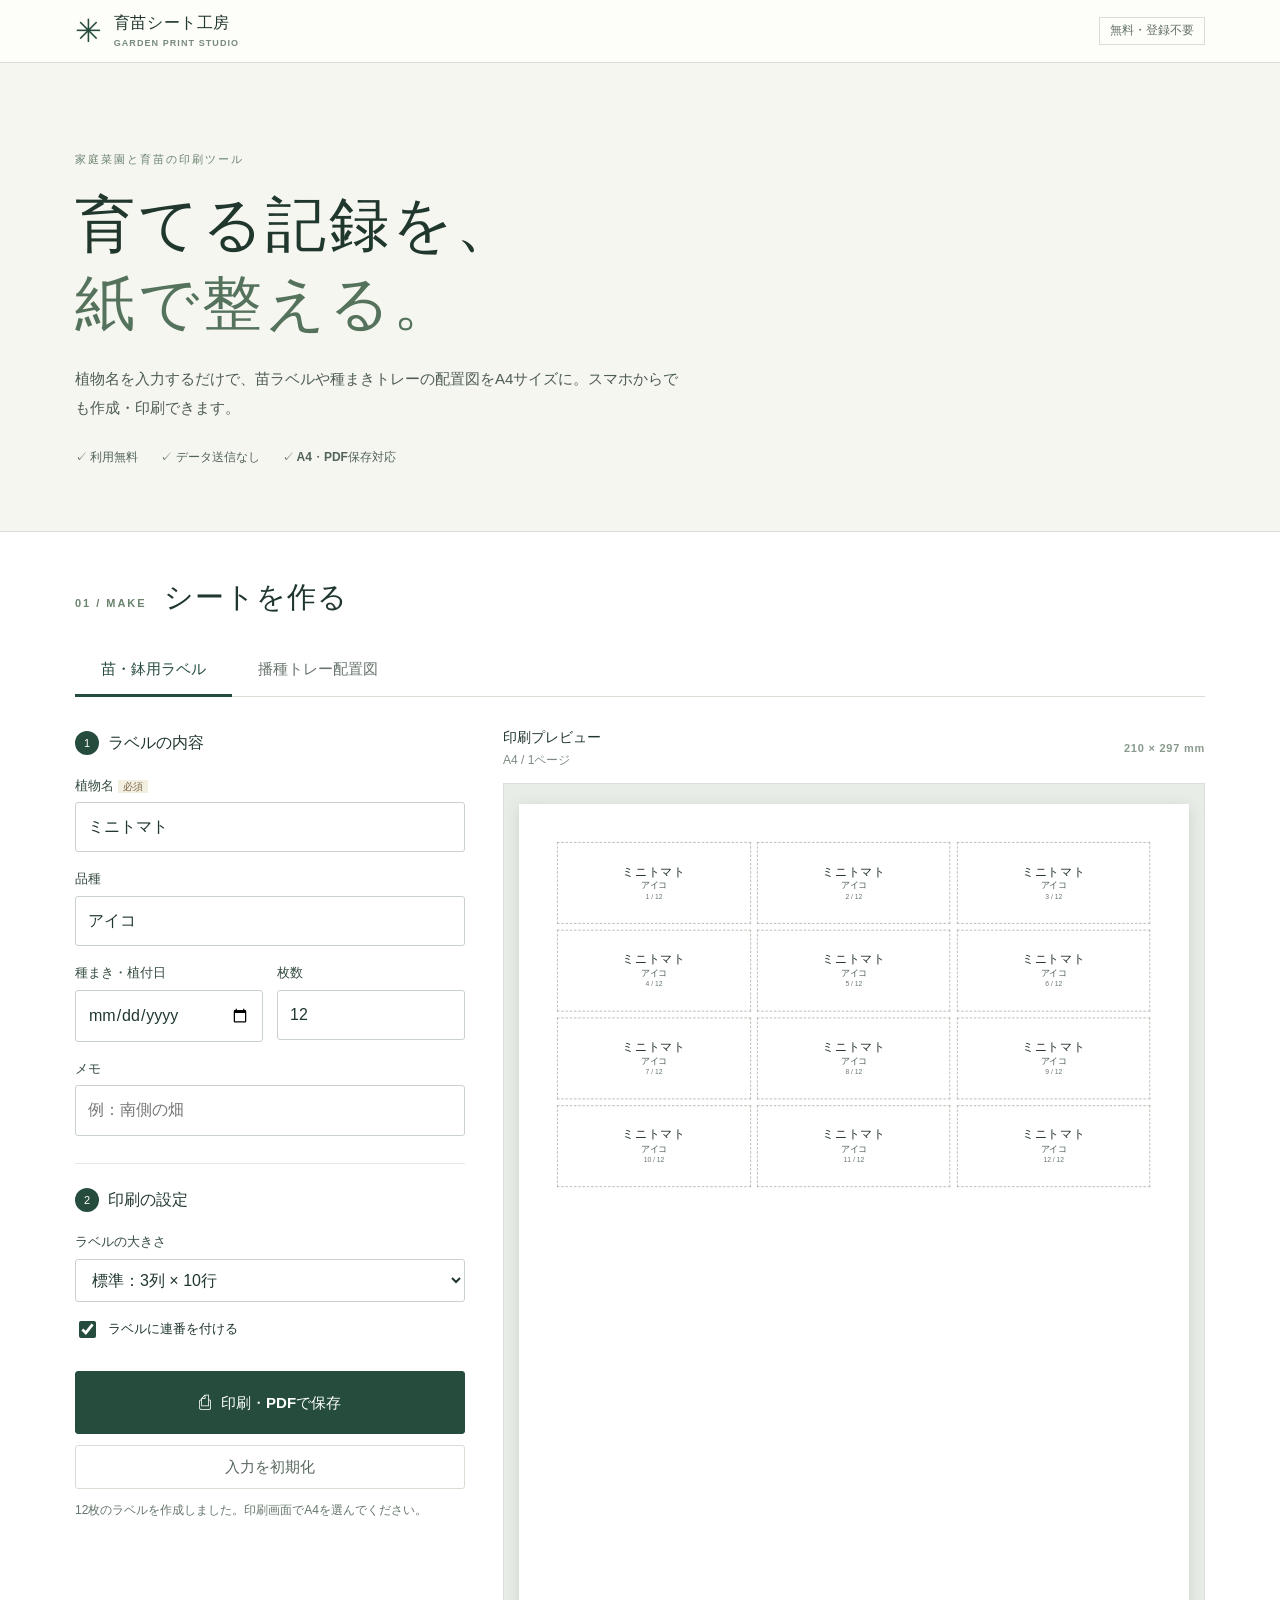
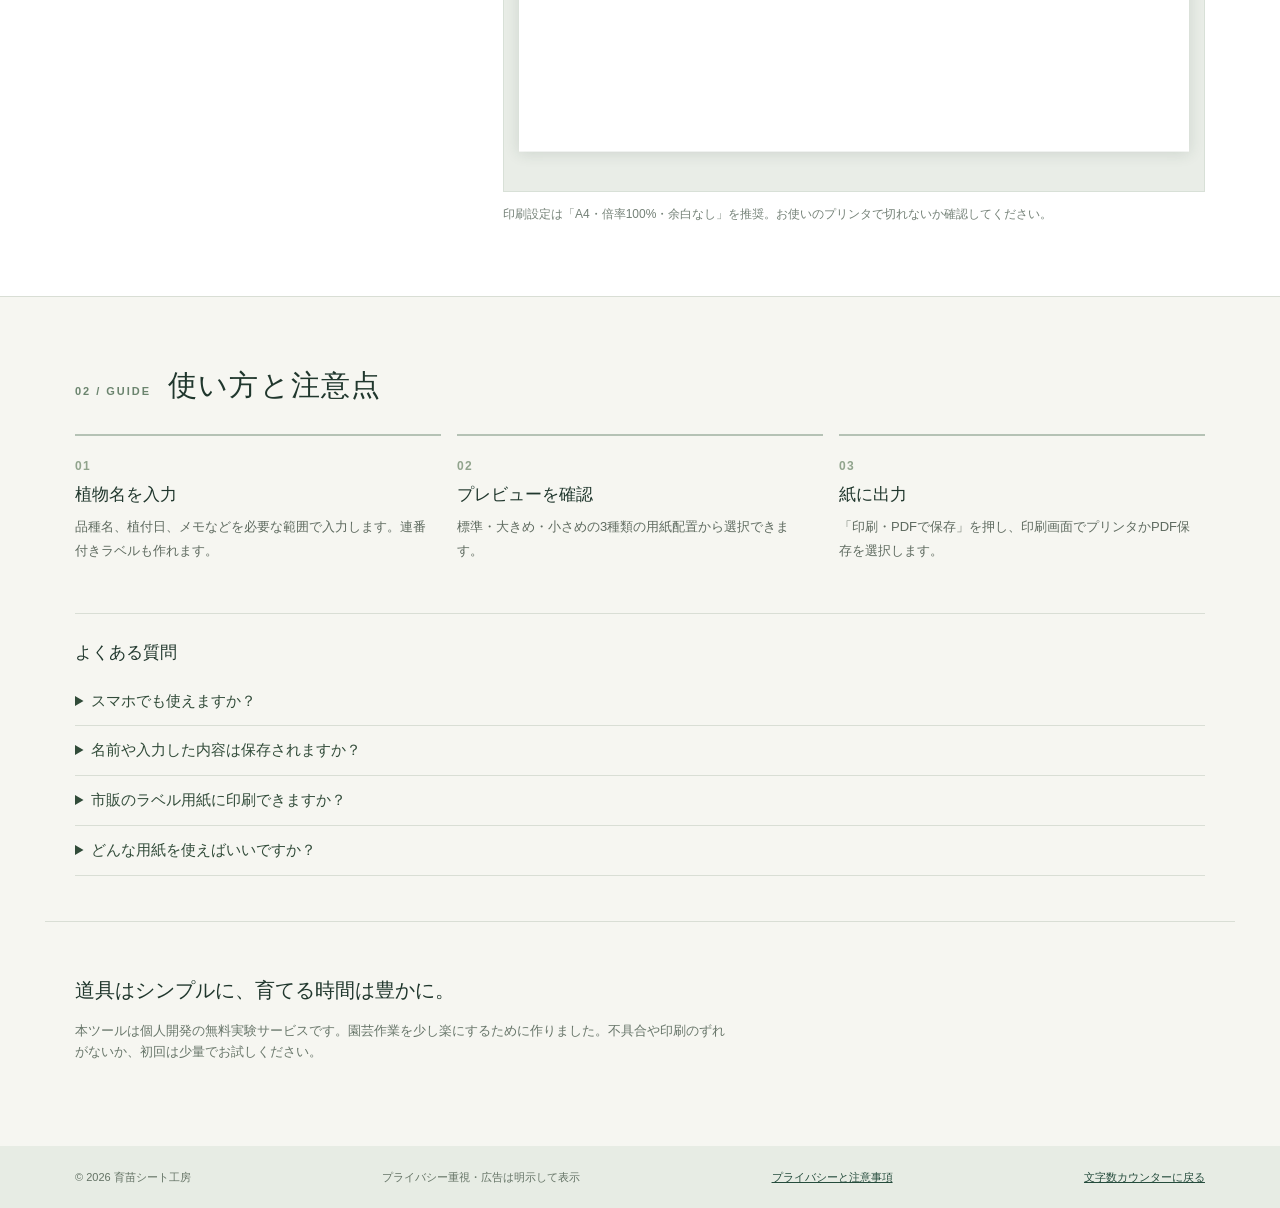
==== garden-label/index.html @ be04df8e "Add garden label and seed tray print tools with tests" ====
<!doctype html>
<html lang="ja">
<head>
  <meta charset="utf-8">
  <meta name="viewport" content="width=device-width,initial-scale=1">
  <meta name="theme-color" content="#254c3c">
  <meta name="description" content="家庭菜園・育苗に使える苗ラベルと播種トレーの配置図を無料で作成。A4印刷・PDF保存対応。登録不要、入力データは端末内で処理。">
  <meta property="og:title" content="苗ラベルと種まき配置図を無料作成｜育苗シート工房">
  <meta property="og:description" content="植物名・品種・日付を入力して、A4用の苗ラベルや播種トレー配置図をすぐ印刷。">
  <meta property="og:type" content="website">
  <meta property="og:url" content="https://first-test-web.pages.dev/garden-label/">
  <link rel="canonical" href="https://first-test-web.pages.dev/garden-label/">
  <link rel="stylesheet" href="./style.css">
  <link rel="icon" href="./favicon.svg" type="image/svg+xml">
  <title>苗ラベル・播種トレー配置図を無料作成｜育苗シート工房</title>
  <script type="application/ld+json">{"@context":"https://schema.org","@type":"WebApplication","name":"育苗シート工房","applicationCategory":"UtilitiesApplication","operatingSystem":"Web","inLanguage":"ja","isAccessibleForFree":true,"url":"https://first-test-web.pages.dev/garden-label/","description":"家庭菜園用の苗ラベルと播種トレー配置図を無料で作成できるWebアプリ"}</script>
</head>
<body>
  <header class="site-header">
    <div class="header-inner"><a href="/garden-label/" class="brand"><span class="brand-mark" aria-hidden="true">✳</span><span>育苗シート工房<small>GARDEN PRINT STUDIO</small></span></a><span class="header-note">無料・登録不要</span></div>
  </header>
  <main>
    <section class="hero">
      <p class="eyebrow">家庭菜園と育苗の印刷ツール</p>
      <h1>育てる記録を、<br><em>紙で整える。</em></h1>
      <p class="hero-copy">植物名を入力するだけで、苗ラベルや種まきトレーの配置図をA4サイズに。スマホからでも作成・印刷できます。</p>
      <div class="trust-line"><span>✓ 利用無料</span><span>✓ データ送信なし</span><span>✓ A4・PDF保存対応</span></div>
    </section>
    <section class="tool-section" id="tool" aria-labelledby="tool-title">
      <div class="section-heading"><span class="section-number">01 / MAKE</span><h2 id="tool-title">シートを作る</h2></div>
      <div class="tab-list" role="tablist" aria-label="作成するシート">
        <button id="labelTab" class="tab is-active" type="button" role="tab" aria-selected="true" aria-controls="labelPanel" data-tab="labels">苗・鉢用ラベル</button>
        <button id="trayTab" class="tab" type="button" role="tab" aria-selected="false" aria-controls="trayPanel" data-tab="tray">播種トレー配置図</button>
      </div>
      <div class="workspace">
        <div class="controls">
          <form id="labelPanel" role="tabpanel" aria-labelledby="labelTab" autocomplete="off">
            <div class="form-section-title"><span class="step">1</span><h3>ラベルの内容</h3></div>
            <div class="field"><label for="crop">植物名 <span class="req">必須</span></label><input id="crop" type="text" maxlength="32" value="ミニトマト" placeholder="例：ミニトマト" required></div>
            <div class="field"><label for="variety">品種</label><input id="variety" type="text" maxlength="36" value="アイコ" placeholder="例：アイコ"></div>
            <div class="field-row"><div class="field"><label for="sowDate">種まき・植付日</label><input id="sowDate" type="date"></div><div class="field"><label for="labelCount">枚数</label><input id="labelCount" type="number" min="1" max="240" step="1" value="12"></div></div>
            <div class="field"><label for="note">メモ</label><input id="note" type="text" maxlength="54" placeholder="例：南側の畑"></div>
            <div class="form-section-title second"><span class="step">2</span><h3>印刷の設定</h3></div>
            <div class="field"><label for="preset">ラベルの大きさ</label><select id="preset"><option value="standard">標準：3列 × 10行</option><option value="wide">大きめ：2列 × 6行</option><option value="small">小さめ：4列 × 12行</option></select></div>
            <label class="check-line"><input type="checkbox" id="numbered" checked><span>ラベルに連番を付ける</span></label>
          </form>
          <form id="trayPanel" role="tabpanel" aria-labelledby="trayTab" hidden autocomplete="off">
            <div class="form-section-title"><span class="step">1</span><h3>トレーの形</h3></div>
            <div class="field"><label for="trayTitle">配置図のタイトル</label><input id="trayTitle" type="text" maxlength="50" value="秋まきの育苗記録"></div>
            <div class="field-row"><div class="field"><label for="trayRows">行数</label><input id="trayRows" type="number" min="1" max="12" value="4"></div><div class="field"><label for="trayCols">列数</label><input id="trayCols" type="number" min="1" max="12" value="6"></div></div>
            <div class="field"><label for="trayDate">種まき日</label><input id="trayDate" type="date"></div>
            <div class="form-section-title second"><span class="step">2</span><h3>植える植物</h3></div>
            <div class="field"><label for="trayPlants">植物名（1行に1種類）</label><textarea id="trayPlants" rows="5" maxlength="10000" placeholder="例：トマト&#10;ナス&#10;ピーマン">トマト&#10;ナス&#10;ピーマン</textarea><p class="field-help">上から順番に繰り返し配置します。印刷したあと手書きで変更もできます。</p></div>
          </form>
          <div class="actions"><button id="printBtn" type="button" class="primary-btn"><span aria-hidden="true">⎙</span> 印刷・PDFで保存</button><button id="resetBtn" type="button" class="secondary-btn">入力を初期化</button></div>
          <p id="status" class="status" role="status" aria-live="polite">入力に合わせて右側のプレビューが更新されます。</p>
        </div>
        <div class="preview-side">
          <div class="preview-head"><div><strong>印刷プレビュー</strong><p id="pageCount">A4 / 1ページ</p></div><span class="size-mark">210 × 297 mm</span></div>
          <div class="preview-window" id="previewWindow"><div id="printArea"></div></div>
          <p class="preview-foot">印刷設定は「A4・倍率100%・余白なし」を推奨。お使いのプリンタで切れないか確認してください。</p>
        </div>
      </div>
    </section>
    <section class="guide-section" aria-labelledby="guide-title">
      <div class="section-heading"><span class="section-number">02 / GUIDE</span><h2 id="guide-title">使い方と注意点</h2></div>
      <div class="guide-grid"><article><span class="guide-icon">01</span><h3>植物名を入力</h3><p>品種名、植付日、メモなどを必要な範囲で入力します。連番付きラベルも作れます。</p></article><article><span class="guide-icon">02</span><h3>プレビューを確認</h3><p>標準・大きめ・小さめの3種類の用紙配置から選択できます。</p></article><article><span class="guide-icon">03</span><h3>紙に出力</h3><p>「印刷・PDFで保存」を押し、印刷画面でプリンタかPDF保存を選択します。</p></article></div>
      <div class="notes"><h3>よくある質問</h3><details><summary>スマホでも使えますか？</summary><p>はい。iPhone・Androidのブラウザで入力できます。印刷ボタンから印刷やPDF保存の操作を行ってください。OS・ブラウザによって保存手順は異なります。</p></details><details><summary>名前や入力した内容は保存されますか？</summary><p>このツールの入力値はブラウザ内でのみ扱います。サイト側のサーバーへ送信しません。ページを閉じると入力内容は失われます。ホスティング側で通常のアクセスログが記録される場合はあります。</p></details><details><summary>市販のラベル用紙に印刷できますか？</summary><p>このツールはA4普通紙を想定しています。市販ラベル用紙の特定製品との位置合わせは保証していません。初めて印刷するときは普通紙で試してください。</p></details><details><summary>どんな用紙を使えばいいですか？</summary><p>普通紙に印刷して切り取れます。屋外で長く使う場合は耐水性のある資材などを検討してください。インクや紙の耐候性は印刷条件によって異なります。</p></details></div>
    </section>
    <section id="affiliateSection" class="affiliate-section" hidden aria-label="関連するおすすめ用品"><div class="section-heading"><span class="section-number">03 / TOOLS</span><h2>関連する道具</h2></div><p class="ad-notice">広告・PR：この欄のリンクには成果報酬型広告が含まれます。リンク先で購入した場合、運営者に紹介料が支払われることがあります。</p><div id="affiliateItems" class="affiliate-items"></div></section>
    <section class="bottom-note"><h2>道具はシンプルに、育てる時間は豊かに。</h2><p>本ツールは個人開発の無料実験サービスです。園芸作業を少し楽にするために作りました。不具合や印刷のずれがないか、初回は少量でお試しください。</p><a id="supportLink" href="#" target="_blank" rel="noopener noreferrer" hidden>このツールを支援する</a></section>
  </main>
  <footer><span>© 2026 育苗シート工房</span><span>プライバシー重視・広告は明示して表示</span><a href="./privacy.html">プライバシーと注意事項</a><a href="/">文字数カウンターに戻る</a></footer>
  <script type="module" src="./app.js"></script>
</body>
</html>
---- garden-label/style.css ----
:root { color-scheme: light; --ink: #20372d; --green: #254c3c; --muted: #65736b; --line: #d9ded5; --paper: #fff; --warm: #f6f6f1; --accent: #b9c59d; font-synthesis: none; }
* { box-sizing: border-box; }
html { scroll-behavior: smooth; }
body { margin:0; background:var(--warm); color:var(--ink); font-family:-apple-system,BlinkMacSystemFont,"Hiragino Kaku Gothic ProN","Noto Sans JP",Meiryo,sans-serif; font-size:15px; line-height:1.65; }
button,input,select,textarea { font:inherit; }
button { cursor:pointer; }
button:focus-visible,input:focus-visible,select:focus-visible,textarea:focus-visible,a:focus-visible,summary:focus-visible { outline:3px solid #83a977; outline-offset:3px; }
a { color:var(--green); }
.site-header { background:#fdfdf9; border-bottom:1px solid var(--line); }
.header-inner { max-width:1190px; margin:auto; padding:14px 30px; display:flex; align-items:center; justify-content:space-between; }
.brand { display:flex; align-items:center; gap:11px; color:var(--ink); font-weight:800; letter-spacing:.04em; font-size:16px; line-height:1.1; text-decoration:none; }
.brand small { display:block; color:#788a7e; font-weight:600; letter-spacing:.12em; font-size:9px; margin-top:7px; }
.brand-mark { font-family:serif; font-size:32px; line-height:1; color:var(--green); }
.header-note { font-size:12px; color:var(--muted); border:1px solid var(--line); padding:3px 10px; }
.hero { max-width:1190px; padding:76px 30px 63px; margin:auto; }
.eyebrow, .section-number { font-size:11px; font-weight:800; letter-spacing:.18em; color:#6b846e; }
.hero h1 { font-family: "Yu Mincho", "Hiragino Mincho ProN", Georgia,serif; font-size:clamp(37px,5vw,60px); line-height:1.33; letter-spacing:.05em; font-weight:600; margin:17px 0 19px; }
.hero h1 em { font-style:normal; color:#55735c; }
.hero-copy { max-width:610px; color:#4d5c53; line-height:1.95; margin:0 0 25px; }
.trust-line { display:flex; flex-wrap:wrap; gap:8px 22px; color:#526459; font-size:12px; font-weight:700; }
.tool-section { border-top:1px solid var(--line); border-bottom:1px solid var(--line); background:#fff; padding:42px max(24px, calc((100vw - 1130px)/2)) 58px; }
.section-heading { display:flex; gap:17px; align-items:baseline; margin-bottom:24px; }
.section-heading h2 { font-family:"Yu Mincho","Hiragino Mincho ProN",serif; font-size:29px; font-weight:700; letter-spacing:.04em; margin:0; }
.tab-list { display:flex; gap:0; border-bottom:1px solid var(--line); margin-bottom:28px; }
.tab { background:none; border:0; padding:12px 26px; color:#67736b; font-weight:700; border-bottom:3px solid transparent; margin-bottom:-1px; transition:background .15s,color .15s; }
.tab:hover { background:#f5f7f3; }
.tab.is-active { color:var(--green); border-bottom-color:var(--green); }
.workspace { display:grid; grid-template-columns:minmax(310px, 390px) minmax(0,1fr); gap:38px; align-items:start; }
.controls { padding-top:5px; }
.form-section-title { display:flex; align-items:center; gap:9px; margin-bottom:18px; }
.form-section-title.second { margin-top:27px; border-top:1px solid #e5e9e3; padding-top:23px; }
.form-section-title h3 { font-size:16px; margin:0; }
.step { display:inline-flex; width:24px; height:24px; align-items:center; justify-content:center; background:var(--green); color:white; border-radius:50%; font-size:11px; }
.field { margin:0 0 16px; min-width:0; }
.field label { display:block; margin-bottom:6px; font-weight:700; color:#354c40; font-size:13px; }
.field input, .field select, .field textarea { display:block; width:100%; min-width:0; padding:11px 12px; color:var(--ink); border:1px solid #c9d2c9; border-radius:3px; background:#fff; font-size:16px; box-shadow:none; }
.field input:focus, .field select:focus,.field textarea:focus { border-color:#467659; }
.field textarea { resize:vertical; }
.field-row { display:grid; grid-template-columns:1fr 1fr; gap:14px; }
.field-help { margin:5px 0 0; font-size:12px; color:#67766c; line-height:1.6; }
.req { background:#f2eee0; color:#7b6243; font-size:10px; padding:1px 5px; font-weight:600; }
.check-line { display:flex; align-items:center; gap:9px; font-size:13px; font-weight:700; cursor:pointer; }
.check-line input { accent-color:var(--green); width:17px; height:17px; }
.actions { margin-top:30px; display:flex; flex-direction:column; gap:11px; }
.primary-btn { border:1px solid var(--green); background:var(--green); color:#fff; width:100%; text-align:center; padding:14px 13px; font-weight:800; border-radius:3px; min-height:52px; transition:background .1s,transform .1s; }
.primary-btn:active, .secondary-btn:active { transform:translateY(1px); }
.primary-btn:hover { background:#386450; }
.primary-btn span { font-size:20px; margin-right:6px; vertical-align:-1px; }
.secondary-btn { background:#fff; color:#58685d; border:1px solid var(--line); padding:9px; border-radius:3px; min-height:42px; }
.secondary-btn:hover { background:#f5f7f4; }
.status { color:#65766b; font-size:12px; line-height:1.6; min-height:2em; }
.preview-side { min-width:0; }
.preview-head { display:flex; justify-content:space-between; align-items:center; gap:10px; padding-bottom:12px; }
.preview-head strong { font-size:14px; }
.preview-head p { margin:1px 0 0; color:#7d8b80; font-size:12px; }
.size-mark { color:#899a8c; font-size:11px; font-weight:700; letter-spacing:.07em; }
.preview-window { background:#e9ede7; border:1px solid #d8e0d7; min-height:400px; padding:20px 14px; overflow:hidden; }
.paper-holder { position:relative; margin:0 auto 20px; }
.print-sheet { position:absolute; top:0; left:0; width:210mm; height:297mm; overflow:hidden; background:white; box-shadow:0 3px 17px #20372d23; transform-origin:top left; padding:12mm; color:#26352d; font-family:"Noto Sans JP","Hiragino Kaku Gothic ProN",Meiryo,sans-serif; }
.print-grid { display:grid; height:273mm; width:186mm; gap:2mm; }
.print-label { border:.4mm dashed #adb7a9; display:flex; flex-direction:column; justify-content:center; text-align:center; padding:1.8mm; min-width:0; min-height:0; overflow:hidden; break-inside:avoid; }
.print-label .name { font-size:11pt; font-weight:800; line-height:1.3; overflow-wrap:anywhere; }
.print-label .variety { font-size:7.8pt; font-weight:600; color:#43594a; line-height:1.3; overflow-wrap:anywhere; }
.print-label .meta { margin-top:1mm; font-size:6.6pt; line-height:1.3; overflow-wrap:anywhere; }
.print-label .sequence { font-size:6pt; color:#68786c; }
.print-grid.small-labels .print-label .name { font-size:8pt; }
.print-grid.small-labels .print-label .variety { font-size:6.5pt; }
.print-grid.small-labels .print-label .meta { font-size:5.6pt; }
.tray-title { display:flex; justify-content:space-between; align-items:flex-end; border-bottom:1px solid #a7b2a7; padding-bottom:5mm; margin-bottom:8mm; font-size:12pt; font-weight:800; gap:4mm; }
.tray-title small { font-size:8pt; font-weight:400; color:#4e6054; }
.tray-grid { display:grid; width:186mm; gap:1.6mm; }
.tray-cell { border:1px solid #a5b1a6; display:flex; flex-direction:column; justify-content:space-between; text-align:center; align-items:center; padding:2.2mm 1mm; min-width:0; min-height:0; overflow:hidden; }
.tray-cell small { align-self:flex-start; font-size:7pt; color:#6b796e; }
.tray-cell span { font-weight:700; font-size:clamp(8pt,1.5vw,13pt); overflow-wrap:anywhere; max-width:100%; }
.tray-footer { position:absolute; bottom:12mm; width:186mm; font-size:8pt; color:#657467; border-top:1px solid #aab7aa; padding-top:2mm; }
.preview-foot { font-size:12px; color:#748177; line-height:1.8; }
.guide-section, .affiliate-section { max-width:1190px; padding:65px 30px 20px; margin:auto; }
.guide-grid { display:grid; grid-template-columns:repeat(3, minmax(0,1fr)); gap:16px; }
.guide-grid article { border-top:2px solid #b5c2b5; padding:17px 8px 0 0; }
.guide-grid h3 { margin:4px 0 5px; font-size:17px; }
.guide-grid p { margin:0; font-size:13px; color:#5f6b60; line-height:1.85; }
.guide-icon { color:#91a48d; font-size:12px; font-weight:800; letter-spacing:.12em; }
.notes { margin:50px 0 0; border-top:1px solid var(--line); }
.notes h3 { font-size:17px; margin:25px 0 10px; }
.notes details { border-bottom:1px solid var(--line); padding:12px 0; }
.notes summary { cursor:pointer; font-weight:700; color:#314b39; }
.notes details p { font-size:13px; color:#5d6d60; margin:10px 0 4px; }
.affiliate-section { padding-top:45px; }
.ad-notice { font-size:12px; color:#667769; }
.affiliate-items { display:grid; grid-template-columns:repeat(3,minmax(0,1fr)); gap:13px; }
.affiliate-item { padding:17px; border:1px solid var(--line); background:white; }
.affiliate-item a { display:block; font-weight:700; }
.affiliate-item p { margin:4px 0 0; color:#657668; font-size:12px; }
.bottom-note { max-width:1190px; padding:52px 30px 70px; margin:25px auto 0; border-top:1px solid var(--line); }
.bottom-note h2 { font-size:20px; margin:0 0 13px; }
.bottom-note p { color:#68766a; font-size:13px; max-width:660px; }
.bottom-note a { display:inline-block; margin-top:10px; border:1px solid var(--green); padding:8px 18px; text-decoration:none; font-weight:700; }
footer { background:#e7ece4; padding:22px max(30px, calc((100vw - 1130px)/2)); display:flex; flex-wrap:wrap; justify-content:space-between; gap:10px; font-size:11px; color:#647365; }
[hidden] { display:none !important; }
@media (max-width:860px) { .workspace { grid-template-columns:1fr; } .controls { max-width:650px; } .preview-side { width:100%; } .hero { padding-top:53px; padding-bottom:44px; } .tool-section { padding:34px 25px; } }
@media (max-width:550px) { .header-inner { padding:12px 18px; } .header-note { font-size:10px; } .hero { padding:43px 21px 40px; } .hero h1 { font-size:37px; } .tool-section { padding:30px 16px 34px; } .tab { padding:12px 9px; flex:1; font-size:13px; } .workspace { gap:25px; } .preview-window { padding:10px 5px; } .section-heading h2 { font-size:25px; } .guide-section,.affiliate-section { padding:45px 20px 8px; } .guide-grid,.affiliate-items { grid-template-columns:1fr; gap:22px; } .bottom-note { padding:40px 20px; } .field-row { gap:9px; } }
@page { size:A4 portrait; margin:0; }
@media print {
  html,body { margin:0 !important; padding:0 !important; width:210mm; height:auto; background:white !important; }
  body > header, body > main > :not(.tool-section), body > footer, .tool-section > :not(.workspace), .workspace > .controls, .preview-head, .preview-foot { display:none !important; }
  .tool-section, .workspace, .preview-side, .preview-window, #printArea { display:block !important; margin:0 !important; padding:0 !important; border:0 !important; background:white !important; overflow:visible !important; width:210mm !important; max-width:none !important; min-height:0 !important; }
  .paper-holder { width:210mm !important; height:297mm !important; margin:0 !important; padding:0 !important; break-after:page; page-break-after:always; }
  .paper-holder:last-child { break-after:auto; page-break-after:auto; }
  .print-sheet { position:static !important; transform:none !important; box-shadow:none !important; width:210mm !important; height:297mm !important; }
  .tray-cell span { font-size:11pt; }
}
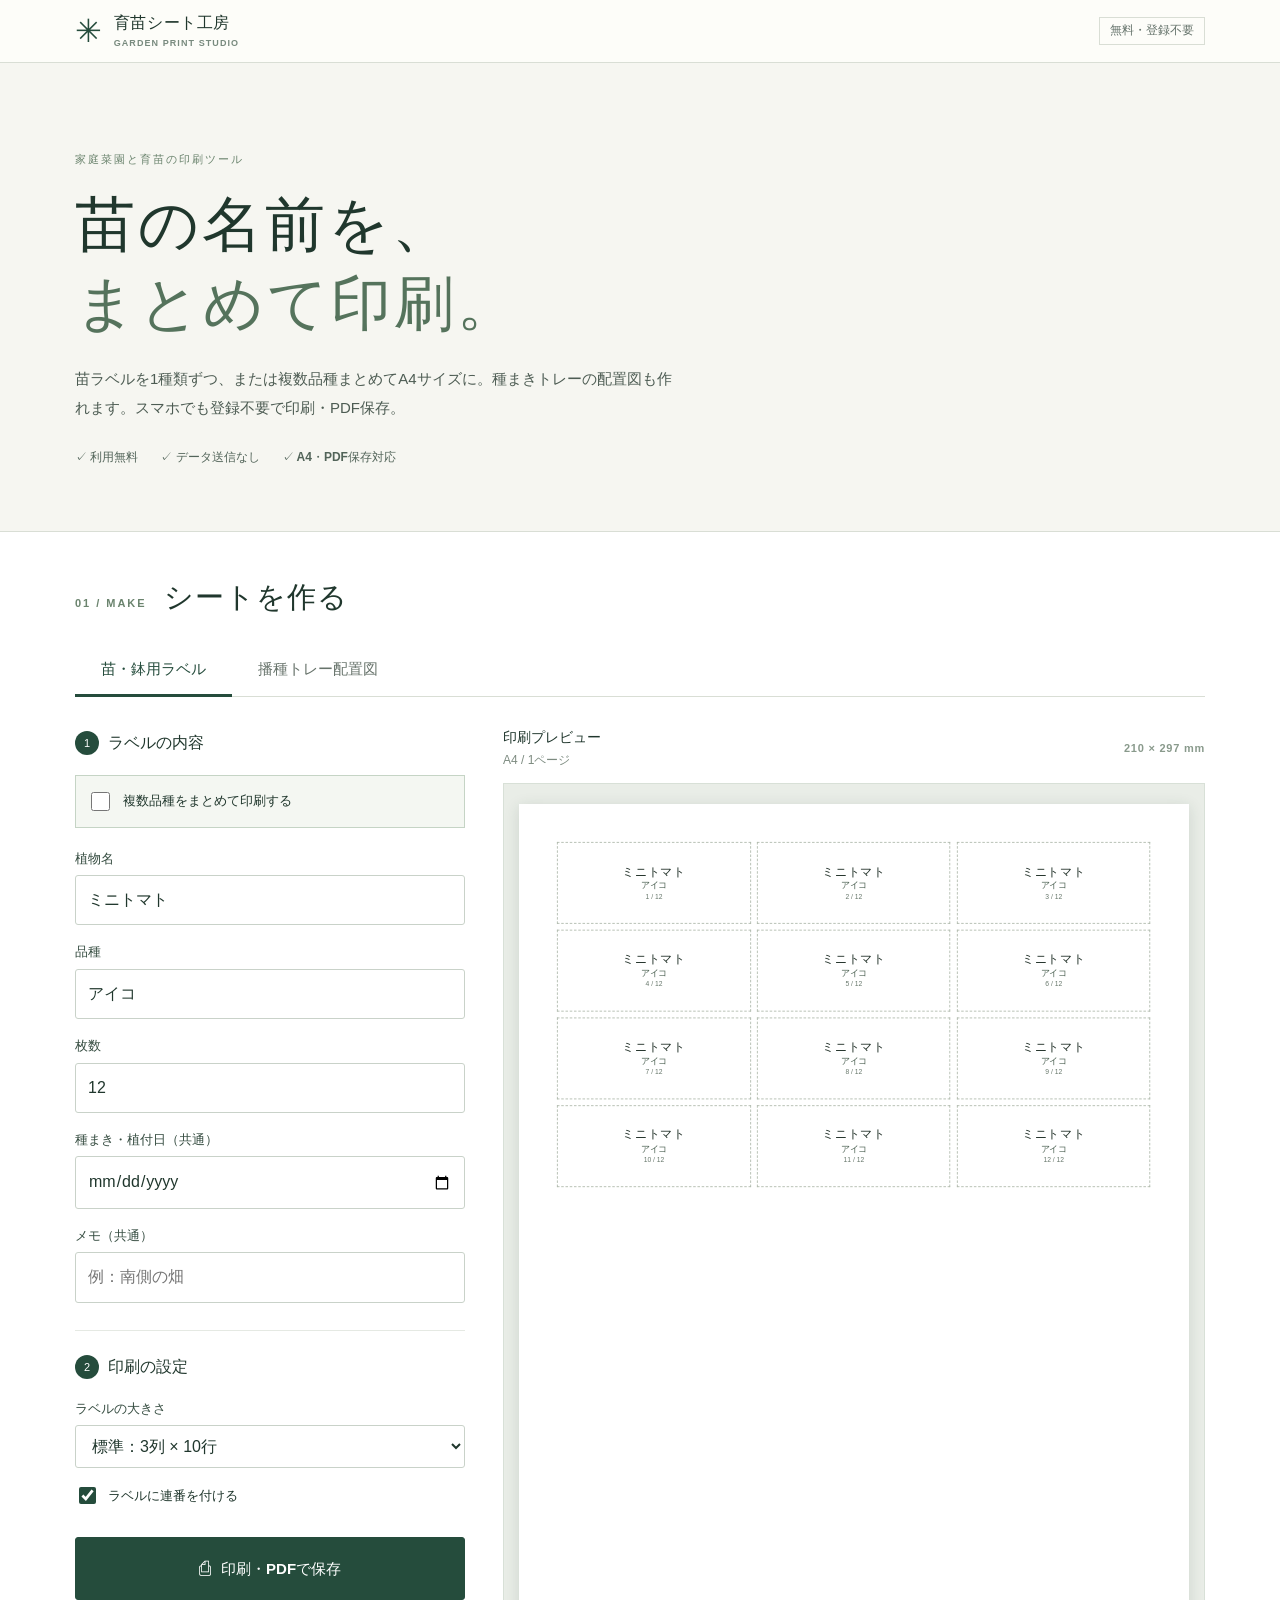
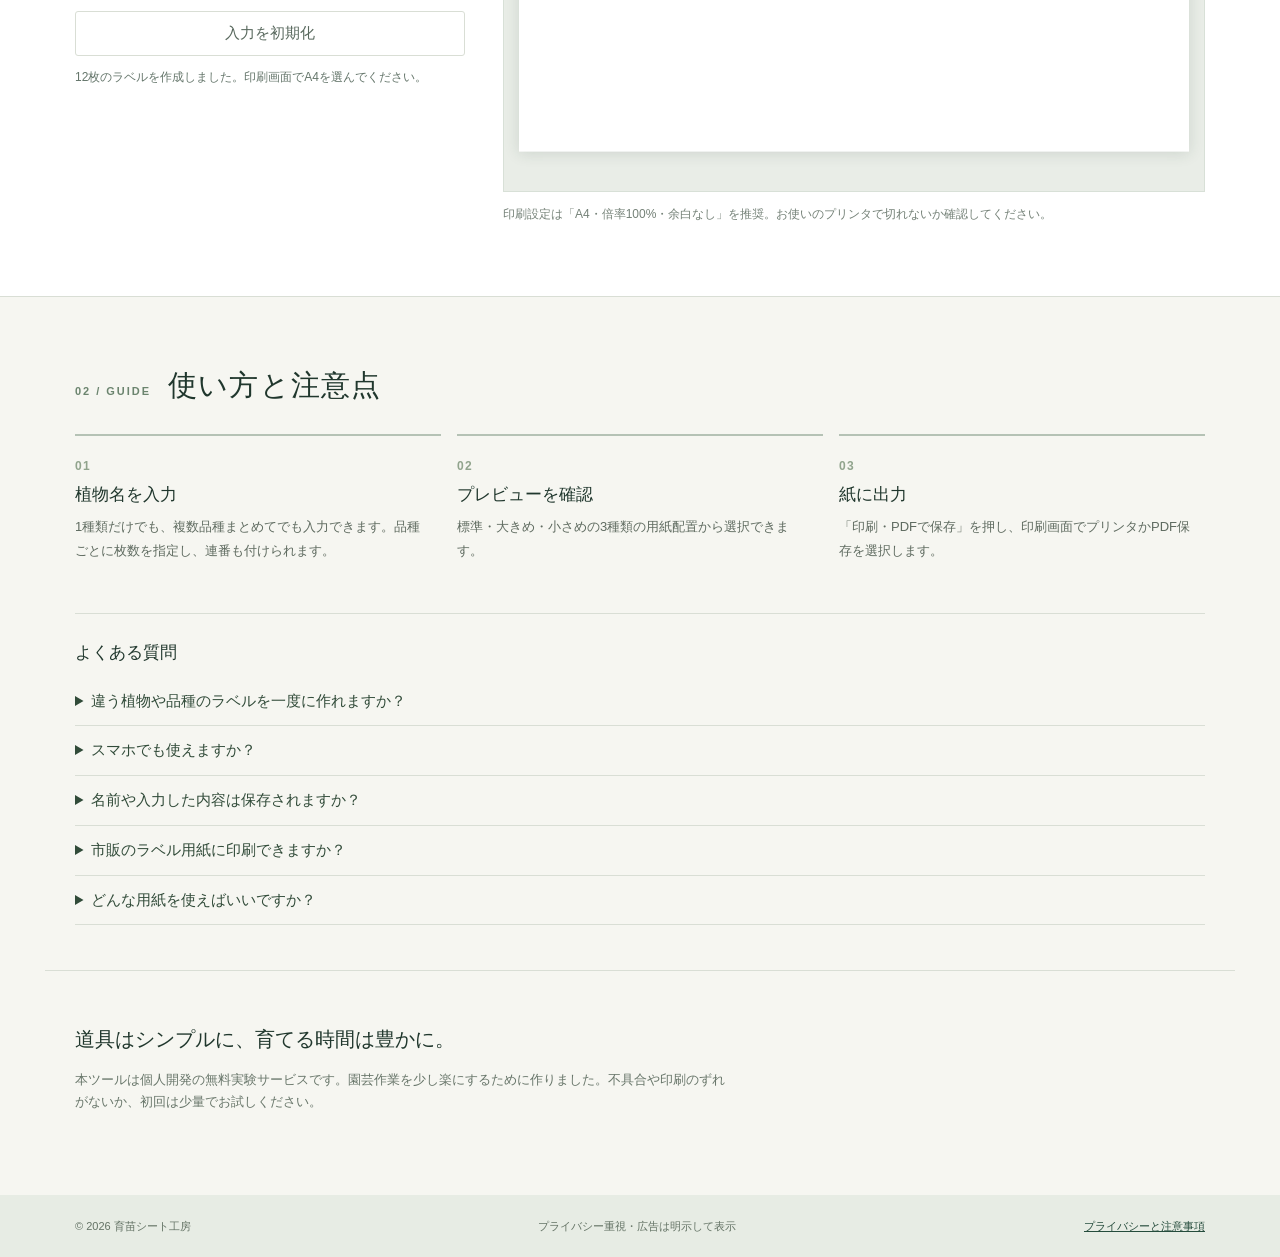
==== commit 0db27821: "Add bulk garden label printing for multiple varieties" ====
--- a/garden-label/index.html
+++ b/garden-label/index.html
@@ -4,16 +4,16 @@
   <meta charset="utf-8">
   <meta name="viewport" content="width=device-width,initial-scale=1">
   <meta name="theme-color" content="#254c3c">
-  <meta name="description" content="家庭菜園・育苗に使える苗ラベルと播種トレーの配置図を無料で作成。A4印刷・PDF保存対応。登録不要、入力データは端末内で処理。">
-  <meta property="og:title" content="苗ラベルと種まき配置図を無料作成｜育苗シート工房">
-  <meta property="og:description" content="植物名・品種・日付を入力して、A4用の苗ラベルや播種トレー配置図をすぐ印刷。">
+  <meta name="description" content="複数品種の苗ラベルを一括作成。種まきトレー配置図もA4印刷・PDF保存。登録不要・入力内容の送信なし。">
+  <meta property="og:title" content="複数品種の苗ラベルを一括印刷・PDF保存｜育苗シート工房">
+  <meta property="og:description" content="植物名と品種・枚数をまとめて入力し、A4で苗ラベルを一括印刷。播種トレー配置図も作れます。">
   <meta property="og:type" content="website">
   <meta property="og:url" content="https://first-test-web.pages.dev/garden-label/">
   <link rel="canonical" href="https://first-test-web.pages.dev/garden-label/">
   <link rel="stylesheet" href="./style.css">
   <link rel="icon" href="./favicon.svg" type="image/svg+xml">
   <title>苗ラベル・播種トレー配置図を無料作成｜育苗シート工房</title>
-  <script type="application/ld+json">{"@context":"https://schema.org","@type":"WebApplication","name":"育苗シート工房","applicationCategory":"UtilitiesApplication","operatingSystem":"Web","inLanguage":"ja","isAccessibleForFree":true,"url":"https://first-test-web.pages.dev/garden-label/","description":"家庭菜園用の苗ラベルと播種トレー配置図を無料で作成できるWebアプリ"}</script>
+  <script type="application/ld+json">{"@context":"https://schema.org","@type":"WebApplication","name":"育苗シート工房","applicationCategory":"UtilitiesApplication","operatingSystem":"Web","inLanguage":"ja","isAccessibleForFree":true,"url":"https://first-test-web.pages.dev/garden-label/","description":"複数の植物や品種の苗ラベルと播種トレー配置図を無料で作成できるWebアプリ"}</script>
 </head>
 <body>
   <header class="site-header">
@@ -22,8 +22,8 @@
   <main>
     <section class="hero">
       <p class="eyebrow">家庭菜園と育苗の印刷ツール</p>
-      <h1>育てる記録を、<br><em>紙で整える。</em></h1>
-      <p class="hero-copy">植物名を入力するだけで、苗ラベルや種まきトレーの配置図をA4サイズに。スマホからでも作成・印刷できます。</p>
+      <h1>苗の名前を、<br><em>まとめて印刷。</em></h1>
+      <p class="hero-copy">苗ラベルを1種類ずつ、または複数品種まとめてA4サイズに。種まきトレーの配置図も作れます。スマホでも登録不要で印刷・PDF保存。</p>
       <div class="trust-line"><span>✓ 利用無料</span><span>✓ データ送信なし</span><span>✓ A4・PDF保存対応</span></div>
     </section>
     <section class="tool-section" id="tool" aria-labelledby="tool-title">
@@ -36,10 +36,19 @@
         <div class="controls">
           <form id="labelPanel" role="tabpanel" aria-labelledby="labelTab" autocomplete="off">
             <div class="form-section-title"><span class="step">1</span><h3>ラベルの内容</h3></div>
-            <div class="field"><label for="crop">植物名 <span class="req">必須</span></label><input id="crop" type="text" maxlength="32" value="ミニトマト" placeholder="例：ミニトマト" required></div>
-            <div class="field"><label for="variety">品種</label><input id="variety" type="text" maxlength="36" value="アイコ" placeholder="例：アイコ"></div>
-            <div class="field-row"><div class="field"><label for="sowDate">種まき・植付日</label><input id="sowDate" type="date"></div><div class="field"><label for="labelCount">枚数</label><input id="labelCount" type="number" min="1" max="240" step="1" value="12"></div></div>
-            <div class="field"><label for="note">メモ</label><input id="note" type="text" maxlength="54" placeholder="例：南側の畑"></div>
+            <label class="mode-switch"><input id="bulkMode" type="checkbox"><span>複数品種をまとめて印刷する</span></label>
+            <div id="singleFields">
+              <div class="field"><label for="crop">植物名</label><input id="crop" type="text" maxlength="32" value="ミニトマト" placeholder="例：ミニトマト"></div>
+              <div class="field"><label for="variety">品種</label><input id="variety" type="text" maxlength="36" value="アイコ" placeholder="例：アイコ"></div>
+              <div class="field"><label for="labelCount">枚数</label><input id="labelCount" type="number" min="1" max="240" step="1" value="12"></div>
+            </div>
+            <div id="bulkFields" hidden>
+              <div class="field"><label for="batchRows">植物名 | 品種 | 枚数 （1行につき1品種）</label><textarea id="batchRows" rows="5" spellcheck="false" placeholder="例：トマト | アイコ | 6">トマト | アイコ | 6
+ナス | 千両二号 | 4
+バジル | スイートバジル | 3</textarea><p class="field-help">「|」で区切ります。品種・枚数は省略でき、枚数は初期値1。合計240枚まで対応します。入力は外部送信しません。</p></div>
+            </div>
+            <div class="field"><label for="sowDate">種まき・植付日（共通）</label><input id="sowDate" type="date"></div>
+            <div class="field"><label for="note">メモ（共通）</label><input id="note" type="text" maxlength="54" placeholder="例：南側の畑"></div>
             <div class="form-section-title second"><span class="step">2</span><h3>印刷の設定</h3></div>
             <div class="field"><label for="preset">ラベルの大きさ</label><select id="preset"><option value="standard">標準：3列 × 10行</option><option value="wide">大きめ：2列 × 6行</option><option value="small">小さめ：4列 × 12行</option></select></div>
             <label class="check-line"><input type="checkbox" id="numbered" checked><span>ラベルに連番を付ける</span></label>
@@ -64,13 +73,13 @@
     </section>
     <section class="guide-section" aria-labelledby="guide-title">
       <div class="section-heading"><span class="section-number">02 / GUIDE</span><h2 id="guide-title">使い方と注意点</h2></div>
-      <div class="guide-grid"><article><span class="guide-icon">01</span><h3>植物名を入力</h3><p>品種名、植付日、メモなどを必要な範囲で入力します。連番付きラベルも作れます。</p></article><article><span class="guide-icon">02</span><h3>プレビューを確認</h3><p>標準・大きめ・小さめの3種類の用紙配置から選択できます。</p></article><article><span class="guide-icon">03</span><h3>紙に出力</h3><p>「印刷・PDFで保存」を押し、印刷画面でプリンタかPDF保存を選択します。</p></article></div>
-      <div class="notes"><h3>よくある質問</h3><details><summary>スマホでも使えますか？</summary><p>はい。iPhone・Androidのブラウザで入力できます。印刷ボタンから印刷やPDF保存の操作を行ってください。OS・ブラウザによって保存手順は異なります。</p></details><details><summary>名前や入力した内容は保存されますか？</summary><p>このツールの入力値はブラウザ内でのみ扱います。サイト側のサーバーへ送信しません。ページを閉じると入力内容は失われます。ホスティング側で通常のアクセスログが記録される場合はあります。</p></details><details><summary>市販のラベル用紙に印刷できますか？</summary><p>このツールはA4普通紙を想定しています。市販ラベル用紙の特定製品との位置合わせは保証していません。初めて印刷するときは普通紙で試してください。</p></details><details><summary>どんな用紙を使えばいいですか？</summary><p>普通紙に印刷して切り取れます。屋外で長く使う場合は耐水性のある資材などを検討してください。インクや紙の耐候性は印刷条件によって異なります。</p></details></div>
+      <div class="guide-grid"><article><span class="guide-icon">01</span><h3>植物名を入力</h3><p>1種類だけでも、複数品種まとめてでも入力できます。品種ごとに枚数を指定し、連番も付けられます。</p></article><article><span class="guide-icon">02</span><h3>プレビューを確認</h3><p>標準・大きめ・小さめの3種類の用紙配置から選択できます。</p></article><article><span class="guide-icon">03</span><h3>紙に出力</h3><p>「印刷・PDFで保存」を押し、印刷画面でプリンタかPDF保存を選択します。</p></article></div>
+      <div class="notes"><h3>よくある質問</h3><details><summary>違う植物や品種のラベルを一度に作れますか？</summary><p>はい。「複数品種をまとめて印刷する」を選び、1行ごとに「トマト | アイコ | 6」のように入力してください。合計240枚まで、サイズごとに自動で改ページします。</p></details><details><summary>スマホでも使えますか？</summary><p>はい。iPhone・Androidのブラウザで入力できます。印刷ボタンから印刷やPDF保存の操作を行ってください。OS・ブラウザによって保存手順は異なります。</p></details><details><summary>名前や入力した内容は保存されますか？</summary><p>このツールの入力値はブラウザ内でのみ扱います。サイト側のサーバーへ送信しません。ページを閉じると入力内容は失われます。ホスティング側で通常のアクセスログが記録される場合はあります。</p></details><details><summary>市販のラベル用紙に印刷できますか？</summary><p>このツールはA4普通紙を想定しています。市販ラベル用紙の特定製品との位置合わせは保証していません。初めて印刷するときは普通紙で試してください。</p></details><details><summary>どんな用紙を使えばいいですか？</summary><p>普通紙に印刷して切り取れます。屋外で長く使う場合は耐水性のある資材などを検討してください。インクや紙の耐候性は印刷条件によって異なります。</p></details></div>
     </section>
     <section id="affiliateSection" class="affiliate-section" hidden aria-label="関連するおすすめ用品"><div class="section-heading"><span class="section-number">03 / TOOLS</span><h2>関連する道具</h2></div><p class="ad-notice">広告・PR：この欄のリンクには成果報酬型広告が含まれます。リンク先で購入した場合、運営者に紹介料が支払われることがあります。</p><div id="affiliateItems" class="affiliate-items"></div></section>
     <section class="bottom-note"><h2>道具はシンプルに、育てる時間は豊かに。</h2><p>本ツールは個人開発の無料実験サービスです。園芸作業を少し楽にするために作りました。不具合や印刷のずれがないか、初回は少量でお試しください。</p><a id="supportLink" href="#" target="_blank" rel="noopener noreferrer" hidden>このツールを支援する</a></section>
   </main>
-  <footer><span>© 2026 育苗シート工房</span><span>プライバシー重視・広告は明示して表示</span><a href="./privacy.html">プライバシーと注意事項</a><a href="/">文字数カウンターに戻る</a></footer>
+  <footer><span>© 2026 育苗シート工房</span><span>プライバシー重視・広告は明示して表示</span><a href="./privacy.html">プライバシーと注意事項</a></footer>
   <script type="module" src="./app.js"></script>
 </body>
 </html>
--- a/garden-label/style.css
+++ b/garden-label/style.css
@@ -109,3 +109,9 @@
   .print-sheet { position:static !important; transform:none !important; box-shadow:none !important; width:210mm !important; height:297mm !important; }
   .tray-cell span { font-size:11pt; }
 }
+
+/* 一括ラベル入力 */
+.mode-switch { display:flex; align-items:center; gap:10px; border:1px solid #c5d4c5; background:#f4f7f2; padding:13px 11px; font-size:13px; font-weight:800; margin:0 0 20px; cursor:pointer; }
+.mode-switch input { width:19px; height:19px; accent-color:var(--green); flex:none; }
+.primary-btn:disabled { opacity:.55; cursor:not-allowed; }
+@media print { .mode-switch { display:none !important; } }
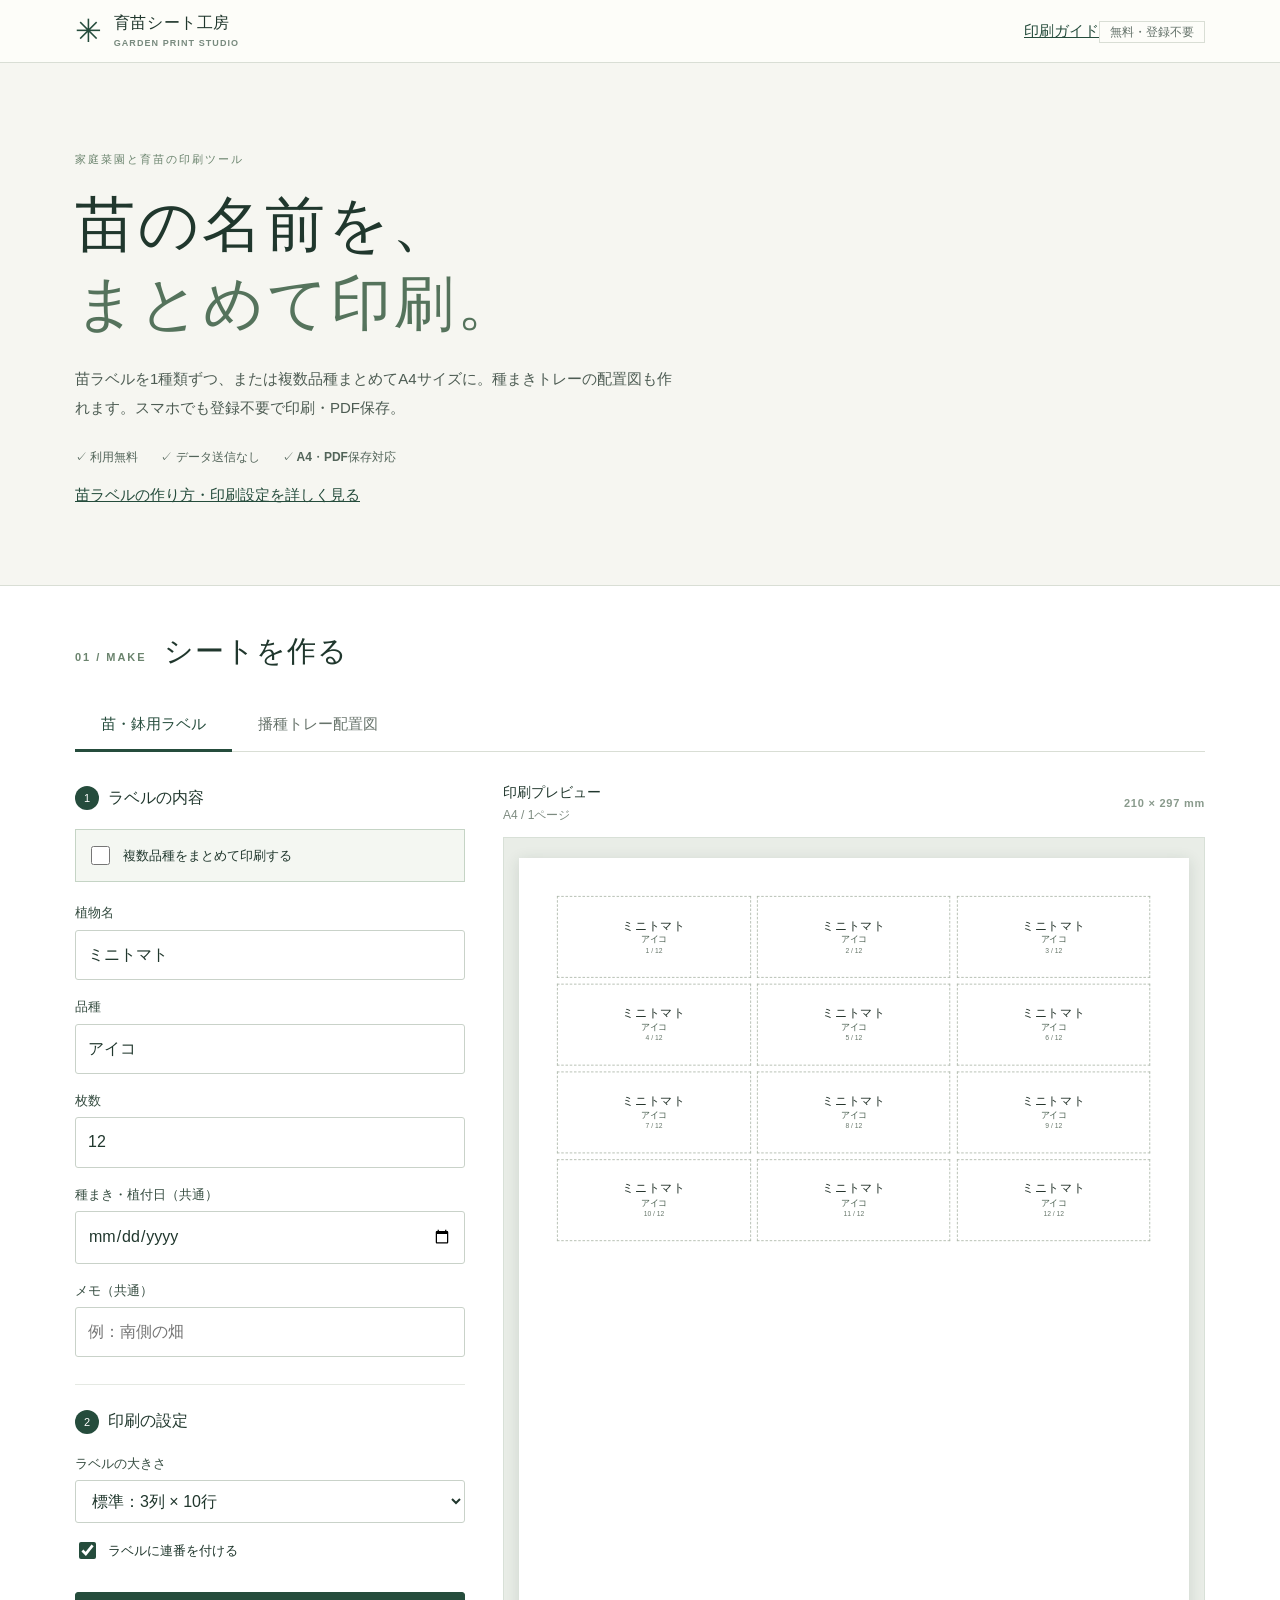
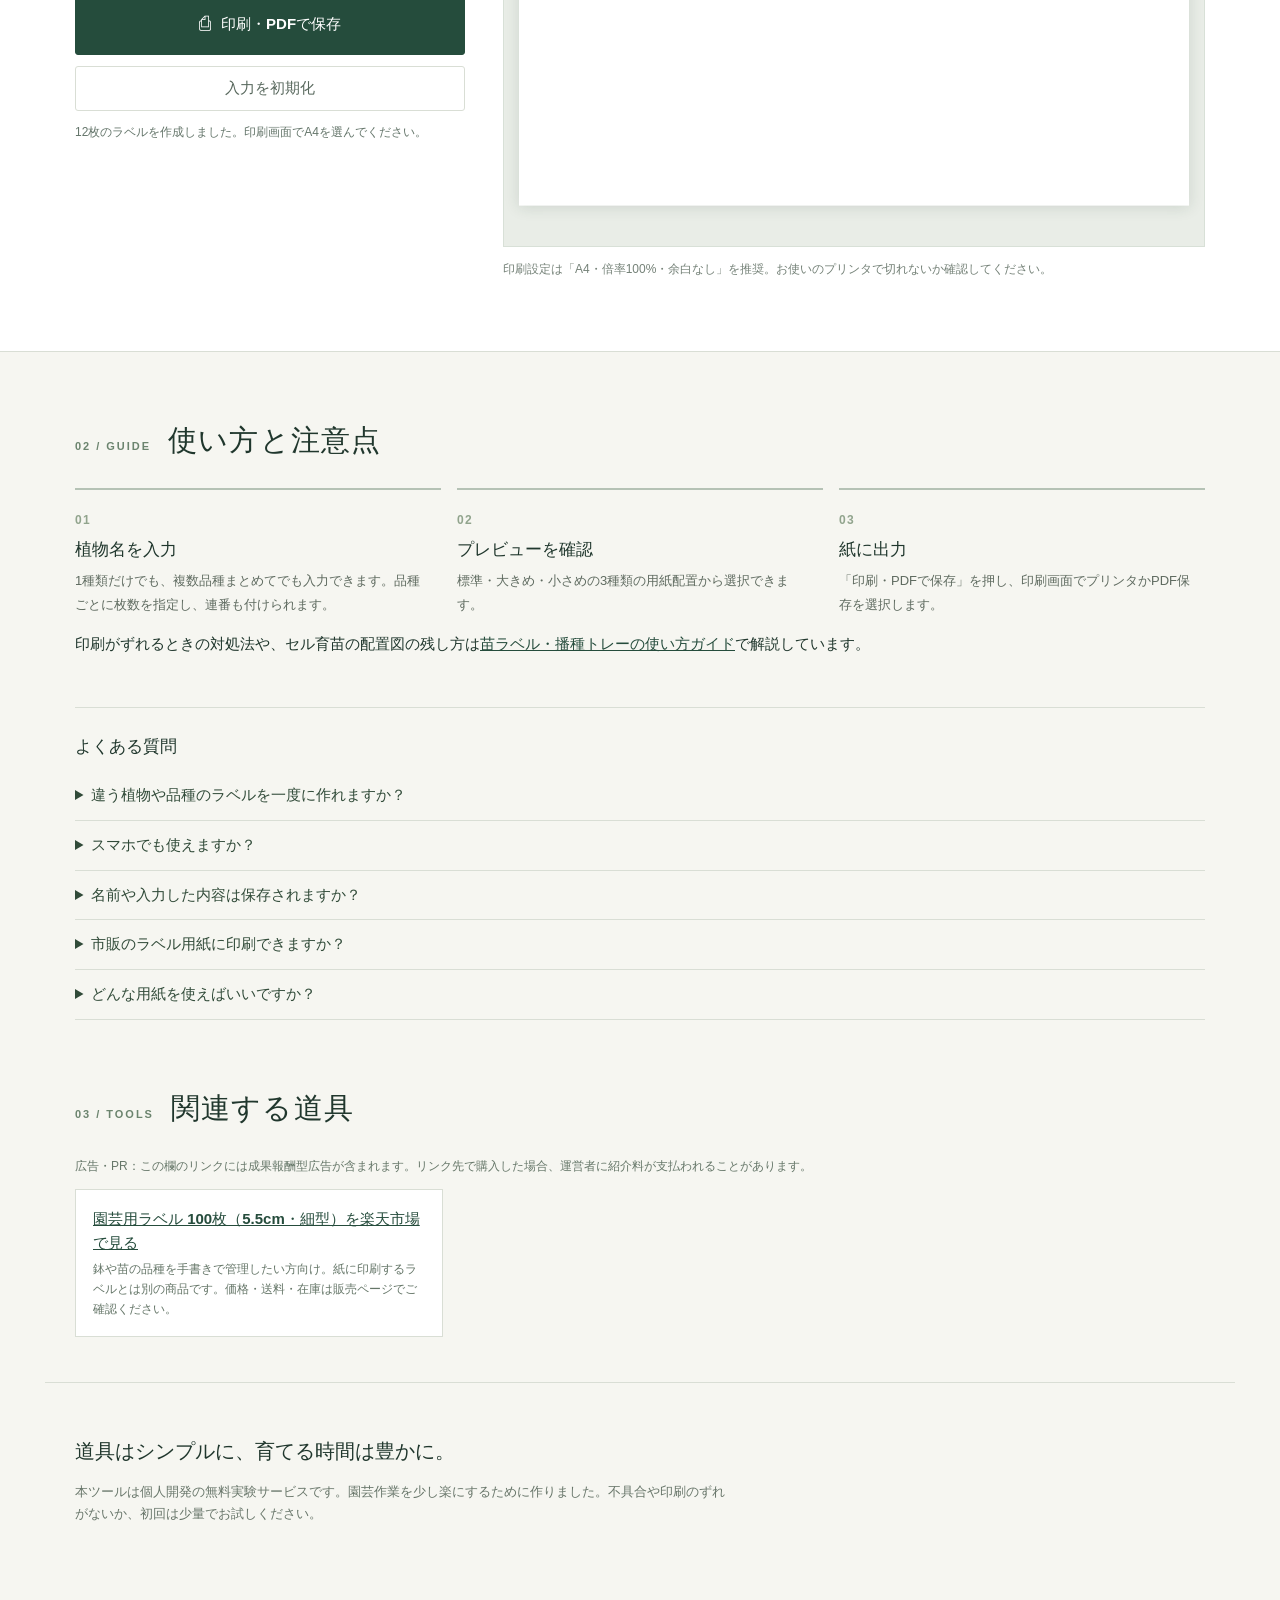
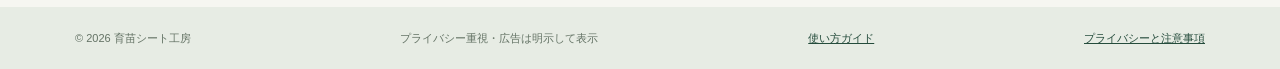
==== commit f7479c7c: "Link practical guide from tool and improve social metadata" ====
--- a/garden-label/index.html
+++ b/garden-label/index.html
@@ -8,6 +8,7 @@
   <meta property="og:title" content="複数品種の苗ラベルを一括印刷・PDF保存｜育苗シート工房">
   <meta property="og:description" content="植物名と品種・枚数をまとめて入力し、A4で苗ラベルを一括印刷。播種トレー配置図も作れます。">
   <meta property="og:type" content="website">
+  <meta property="og:locale" content="ja_JP">
   <meta property="og:url" content="https://first-test-web.pages.dev/garden-label/">
   <link rel="canonical" href="https://first-test-web.pages.dev/garden-label/">
   <link rel="stylesheet" href="./style.css">
@@ -17,7 +18,7 @@
 </head>
 <body>
   <header class="site-header">
-    <div class="header-inner"><a href="/garden-label/" class="brand"><span class="brand-mark" aria-hidden="true">✳</span><span>育苗シート工房<small>GARDEN PRINT STUDIO</small></span></a><span class="header-note">無料・登録不要</span></div>
+    <div class="header-inner"><a href="/garden-label/" class="brand"><span class="brand-mark" aria-hidden="true">✳</span><span>育苗シート工房<small>GARDEN PRINT STUDIO</small></span></a><div class="header-links"><a class="header-text-link" href="./guide.html">印刷ガイド</a><span class="header-note">無料・登録不要</span></div></div>
   </header>
   <main>
     <section class="hero">
@@ -25,6 +26,7 @@
       <h1>苗の名前を、<br><em>まとめて印刷。</em></h1>
       <p class="hero-copy">苗ラベルを1種類ずつ、または複数品種まとめてA4サイズに。種まきトレーの配置図も作れます。スマホでも登録不要で印刷・PDF保存。</p>
       <div class="trust-line"><span>✓ 利用無料</span><span>✓ データ送信なし</span><span>✓ A4・PDF保存対応</span></div>
+      <p class="hero-guide-link"><a href="./guide.html">苗ラベルの作り方・印刷設定を詳しく見る</a></p>
     </section>
     <section class="tool-section" id="tool" aria-labelledby="tool-title">
       <div class="section-heading"><span class="section-number">01 / MAKE</span><h2 id="tool-title">シートを作る</h2></div>
@@ -74,12 +76,13 @@
     <section class="guide-section" aria-labelledby="guide-title">
       <div class="section-heading"><span class="section-number">02 / GUIDE</span><h2 id="guide-title">使い方と注意点</h2></div>
       <div class="guide-grid"><article><span class="guide-icon">01</span><h3>植物名を入力</h3><p>1種類だけでも、複数品種まとめてでも入力できます。品種ごとに枚数を指定し、連番も付けられます。</p></article><article><span class="guide-icon">02</span><h3>プレビューを確認</h3><p>標準・大きめ・小さめの3種類の用紙配置から選択できます。</p></article><article><span class="guide-icon">03</span><h3>紙に出力</h3><p>「印刷・PDFで保存」を押し、印刷画面でプリンタかPDF保存を選択します。</p></article></div>
+      <p class="more-guide">印刷がずれるときの対処法や、セル育苗の配置図の残し方は<a href="./guide.html">苗ラベル・播種トレーの使い方ガイド</a>で解説しています。</p>
       <div class="notes"><h3>よくある質問</h3><details><summary>違う植物や品種のラベルを一度に作れますか？</summary><p>はい。「複数品種をまとめて印刷する」を選び、1行ごとに「トマト | アイコ | 6」のように入力してください。合計240枚まで、サイズごとに自動で改ページします。</p></details><details><summary>スマホでも使えますか？</summary><p>はい。iPhone・Androidのブラウザで入力できます。印刷ボタンから印刷やPDF保存の操作を行ってください。OS・ブラウザによって保存手順は異なります。</p></details><details><summary>名前や入力した内容は保存されますか？</summary><p>このツールの入力値はブラウザ内でのみ扱います。サイト側のサーバーへ送信しません。ページを閉じると入力内容は失われます。ホスティング側で通常のアクセスログが記録される場合はあります。</p></details><details><summary>市販のラベル用紙に印刷できますか？</summary><p>このツールはA4普通紙を想定しています。市販ラベル用紙の特定製品との位置合わせは保証していません。初めて印刷するときは普通紙で試してください。</p></details><details><summary>どんな用紙を使えばいいですか？</summary><p>普通紙に印刷して切り取れます。屋外で長く使う場合は耐水性のある資材などを検討してください。インクや紙の耐候性は印刷条件によって異なります。</p></details></div>
     </section>
     <section id="affiliateSection" class="affiliate-section" hidden aria-label="関連するおすすめ用品"><div class="section-heading"><span class="section-number">03 / TOOLS</span><h2>関連する道具</h2></div><p class="ad-notice">広告・PR：この欄のリンクには成果報酬型広告が含まれます。リンク先で購入した場合、運営者に紹介料が支払われることがあります。</p><div id="affiliateItems" class="affiliate-items"></div></section>
     <section class="bottom-note"><h2>道具はシンプルに、育てる時間は豊かに。</h2><p>本ツールは個人開発の無料実験サービスです。園芸作業を少し楽にするために作りました。不具合や印刷のずれがないか、初回は少量でお試しください。</p><a id="supportLink" href="#" target="_blank" rel="noopener noreferrer" hidden>このツールを支援する</a></section>
   </main>
-  <footer><span>© 2026 育苗シート工房</span><span>プライバシー重視・広告は明示して表示</span><a href="./privacy.html">プライバシーと注意事項</a></footer>
+  <footer><span>© 2026 育苗シート工房</span><span>プライバシー重視・広告は明示して表示</span><a href="./guide.html">使い方ガイド</a><a href="./privacy.html">プライバシーと注意事項</a></footer>
   <script type="module" src="./app.js"></script>
 </body>
 </html>
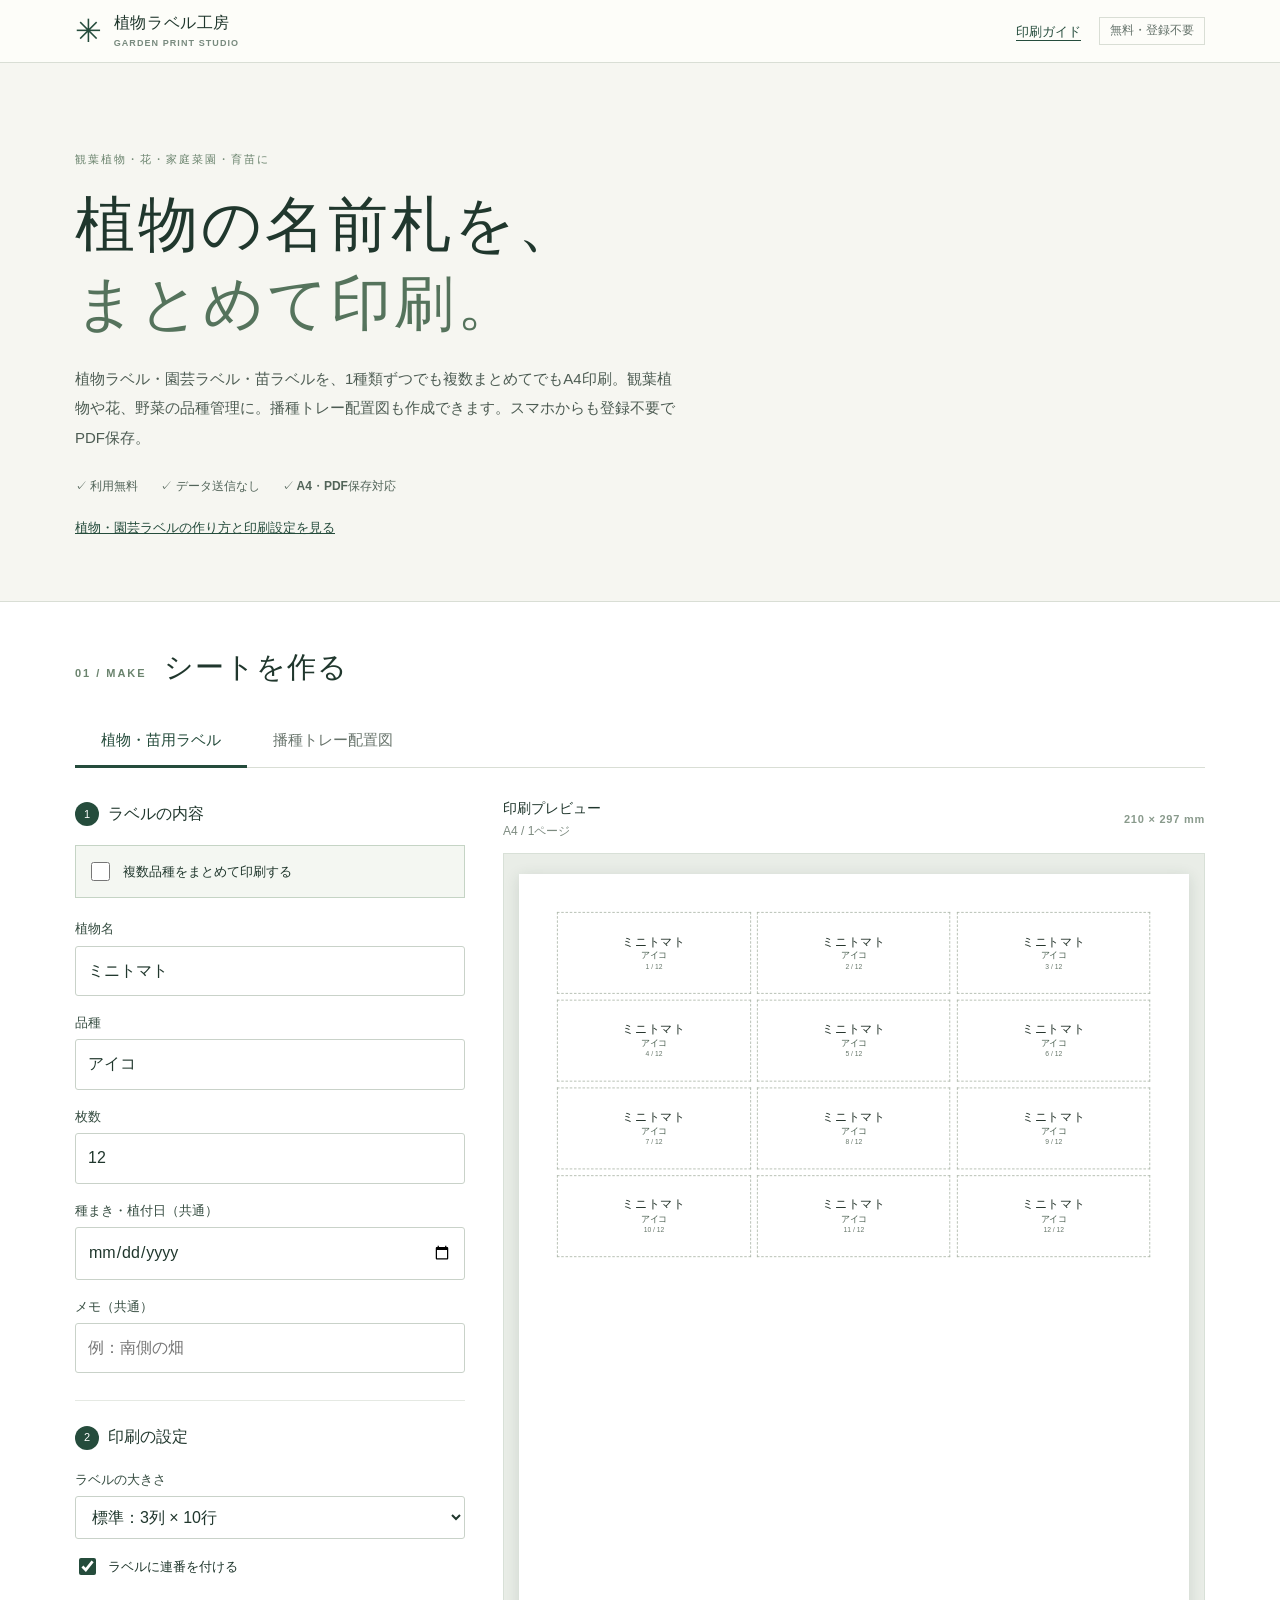
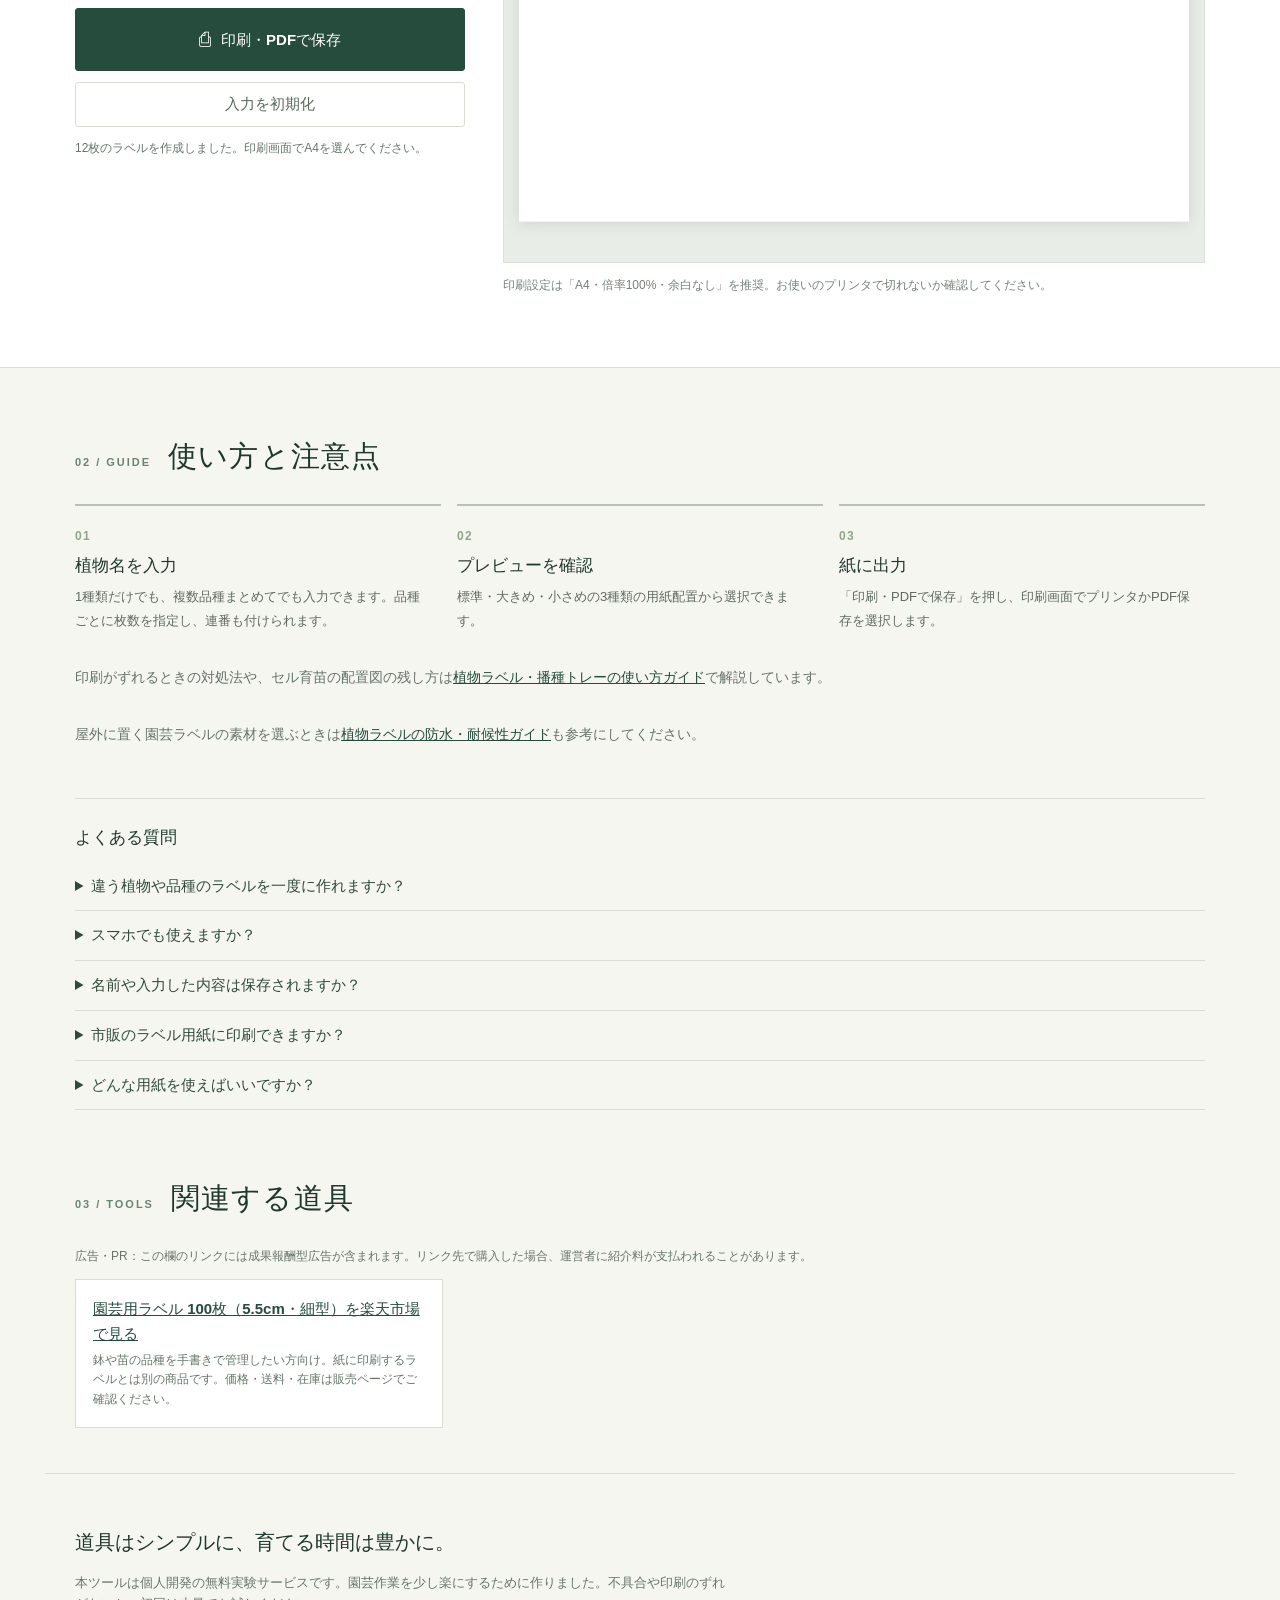
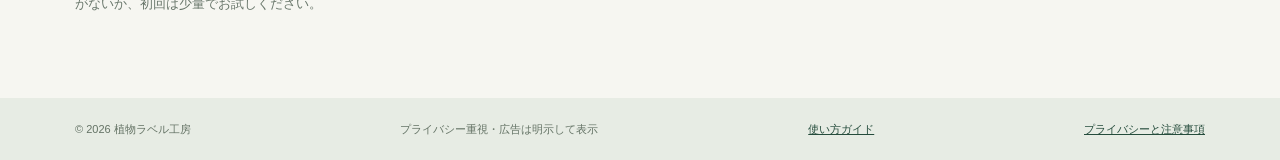
==== commit ab8eeb06: "Broaden plant and garden label terminology in garden-label/index.html" ====
--- a/garden-label/index.html
+++ b/garden-label/index.html
@@ -4,34 +4,34 @@
   <meta charset="utf-8">
   <meta name="viewport" content="width=device-width,initial-scale=1">
   <meta name="theme-color" content="#254c3c">
-  <meta name="description" content="複数品種の苗ラベルを一括作成。種まきトレー配置図もA4印刷・PDF保存。登録不要・入力内容の送信なし。">
-  <meta property="og:title" content="複数品種の苗ラベルを一括印刷・PDF保存｜育苗シート工房">
-  <meta property="og:description" content="植物名と品種・枚数をまとめて入力し、A4で苗ラベルを一括印刷。播種トレー配置図も作れます。">
+  <meta name="description" content="植物・園芸・苗のラベルや名前札を無料作成。植物名・品種名をまとめてA4印刷・PDF保存。播種トレーの配置図にも対応。登録不要。">
+  <meta property="og:title" content="植物・園芸・苗ラベルを無料作成・A4印刷｜植物ラベル工房">
+  <meta property="og:description" content="観葉植物・花・ハーブ・野菜の名前札や苗ラベルを無料作成。複数種類をA4印刷・PDF保存できます。">
   <meta property="og:type" content="website">
   <meta property="og:locale" content="ja_JP">
   <meta property="og:url" content="https://first-test-web.pages.dev/garden-label/">
   <link rel="canonical" href="https://first-test-web.pages.dev/garden-label/">
   <link rel="stylesheet" href="./style.css">
   <link rel="icon" href="./favicon.svg" type="image/svg+xml">
-  <title>苗ラベル・播種トレー配置図を無料作成｜育苗シート工房</title>
-  <script type="application/ld+json">{"@context":"https://schema.org","@type":"WebApplication","name":"育苗シート工房","applicationCategory":"UtilitiesApplication","operatingSystem":"Web","inLanguage":"ja","isAccessibleForFree":true,"url":"https://first-test-web.pages.dev/garden-label/","description":"複数の植物や品種の苗ラベルと播種トレー配置図を無料で作成できるWebアプリ"}</script>
+  <title>植物ラベル・園芸ラベル・苗ラベルを無料作成・印刷｜植物ラベル工房</title>
+  <script type="application/ld+json">{"@context":"https://schema.org","@type":"WebApplication","name":"植物ラベル工房","applicationCategory":"UtilitiesApplication","operatingSystem":"Web","inLanguage":"ja","isAccessibleForFree":true,"url":"https://first-test-web.pages.dev/garden-label/","description":"植物・園芸・苗の名前札を無料でA4印刷・PDF保存できるWebアプリ。播種トレー配置図にも対応"}</script>
 </head>
 <body>
   <header class="site-header">
-    <div class="header-inner"><a href="/garden-label/" class="brand"><span class="brand-mark" aria-hidden="true">✳</span><span>育苗シート工房<small>GARDEN PRINT STUDIO</small></span></a><div class="header-links"><a class="header-text-link" href="./guide.html">印刷ガイド</a><span class="header-note">無料・登録不要</span></div></div>
+    <div class="header-inner"><a href="/garden-label/" class="brand"><span class="brand-mark" aria-hidden="true">✳</span><span>植物ラベル工房<small>GARDEN PRINT STUDIO</small></span></a><div class="header-links"><a class="header-text-link" href="./guide.html">印刷ガイド</a><span class="header-note">無料・登録不要</span></div></div>
   </header>
   <main>
     <section class="hero">
-      <p class="eyebrow">家庭菜園と育苗の印刷ツール</p>
-      <h1>苗の名前を、<br><em>まとめて印刷。</em></h1>
-      <p class="hero-copy">苗ラベルを1種類ずつ、または複数品種まとめてA4サイズに。種まきトレーの配置図も作れます。スマホでも登録不要で印刷・PDF保存。</p>
+      <p class="eyebrow">観葉植物・花・家庭菜園・育苗に</p>
+      <h1>植物の名前札を、<br><em>まとめて印刷。</em></h1>
+      <p class="hero-copy">植物ラベル・園芸ラベル・苗ラベルを、1種類ずつでも複数まとめてでもA4印刷。観葉植物や花、野菜の品種管理に。播種トレー配置図も作成できます。スマホからも登録不要でPDF保存。</p>
       <div class="trust-line"><span>✓ 利用無料</span><span>✓ データ送信なし</span><span>✓ A4・PDF保存対応</span></div>
-      <p class="hero-guide-link"><a href="./guide.html">苗ラベルの作り方・印刷設定を詳しく見る</a></p>
+      <p class="hero-guide-link"><a href="./guide.html">植物・園芸ラベルの作り方と印刷設定を見る</a></p>
     </section>
     <section class="tool-section" id="tool" aria-labelledby="tool-title">
       <div class="section-heading"><span class="section-number">01 / MAKE</span><h2 id="tool-title">シートを作る</h2></div>
       <div class="tab-list" role="tablist" aria-label="作成するシート">
-        <button id="labelTab" class="tab is-active" type="button" role="tab" aria-selected="true" aria-controls="labelPanel" data-tab="labels">苗・鉢用ラベル</button>
+        <button id="labelTab" class="tab is-active" type="button" role="tab" aria-selected="true" aria-controls="labelPanel" data-tab="labels">植物・苗用ラベル</button>
         <button id="trayTab" class="tab" type="button" role="tab" aria-selected="false" aria-controls="trayPanel" data-tab="tray">播種トレー配置図</button>
       </div>
       <div class="workspace">
@@ -76,13 +76,13 @@
     <section class="guide-section" aria-labelledby="guide-title">
       <div class="section-heading"><span class="section-number">02 / GUIDE</span><h2 id="guide-title">使い方と注意点</h2></div>
       <div class="guide-grid"><article><span class="guide-icon">01</span><h3>植物名を入力</h3><p>1種類だけでも、複数品種まとめてでも入力できます。品種ごとに枚数を指定し、連番も付けられます。</p></article><article><span class="guide-icon">02</span><h3>プレビューを確認</h3><p>標準・大きめ・小さめの3種類の用紙配置から選択できます。</p></article><article><span class="guide-icon">03</span><h3>紙に出力</h3><p>「印刷・PDFで保存」を押し、印刷画面でプリンタかPDF保存を選択します。</p></article></div>
-      <p class="more-guide">印刷がずれるときの対処法や、セル育苗の配置図の残し方は<a href="./guide.html">苗ラベル・播種トレーの使い方ガイド</a>で解説しています。</p>
-      <div class="notes"><h3>よくある質問</h3><details><summary>違う植物や品種のラベルを一度に作れますか？</summary><p>はい。「複数品種をまとめて印刷する」を選び、1行ごとに「トマト | アイコ | 6」のように入力してください。合計240枚まで、サイズごとに自動で改ページします。</p></details><details><summary>スマホでも使えますか？</summary><p>はい。iPhone・Androidのブラウザで入力できます。印刷ボタンから印刷やPDF保存の操作を行ってください。OS・ブラウザによって保存手順は異なります。</p></details><details><summary>名前や入力した内容は保存されますか？</summary><p>このツールの入力値はブラウザ内でのみ扱います。サイト側のサーバーへ送信しません。ページを閉じると入力内容は失われます。ホスティング側で通常のアクセスログが記録される場合はあります。</p></details><details><summary>市販のラベル用紙に印刷できますか？</summary><p>このツールはA4普通紙を想定しています。市販ラベル用紙の特定製品との位置合わせは保証していません。初めて印刷するときは普通紙で試してください。</p></details><details><summary>どんな用紙を使えばいいですか？</summary><p>普通紙に印刷して切り取れます。屋外で長く使う場合は耐水性のある資材などを検討してください。インクや紙の耐候性は印刷条件によって異なります。</p></details></div>
+      <p class="more-guide">印刷がずれるときの対処法や、セル育苗の配置図の残し方は<a href="./guide.html">植物ラベル・播種トレーの使い方ガイド</a>で解説しています。</p>
+      <p class="more-guide">屋外に置く園芸ラベルの素材を選ぶときは<a href="./waterproof.html">植物ラベルの防水・耐候性ガイド</a>も参考にしてください。</p><div class="notes"><h3>よくある質問</h3><details><summary>違う植物や品種のラベルを一度に作れますか？</summary><p>はい。「複数品種をまとめて印刷する」を選び、1行ごとに「トマト | アイコ | 6」のように入力してください。合計240枚まで、サイズごとに自動で改ページします。</p></details><details><summary>スマホでも使えますか？</summary><p>はい。iPhone・Androidのブラウザで入力できます。印刷ボタンから印刷やPDF保存の操作を行ってください。OS・ブラウザによって保存手順は異なります。</p></details><details><summary>名前や入力した内容は保存されますか？</summary><p>このツールの入力値はブラウザ内でのみ扱います。サイト側のサーバーへ送信しません。ページを閉じると入力内容は失われます。ホスティング側で通常のアクセスログが記録される場合はあります。</p></details><details><summary>市販のラベル用紙に印刷できますか？</summary><p>このツールはA4普通紙を想定しています。市販ラベル用紙の特定製品との位置合わせは保証していません。初めて印刷するときは普通紙で試してください。</p></details><details><summary>どんな用紙を使えばいいですか？</summary><p>普通紙に印刷して切り取れます。屋外で長く使う場合は耐水性のある資材などを検討してください。インクや紙の耐候性は印刷条件によって異なります。</p></details></div>
     </section>
     <section id="affiliateSection" class="affiliate-section" hidden aria-label="関連するおすすめ用品"><div class="section-heading"><span class="section-number">03 / TOOLS</span><h2>関連する道具</h2></div><p class="ad-notice">広告・PR：この欄のリンクには成果報酬型広告が含まれます。リンク先で購入した場合、運営者に紹介料が支払われることがあります。</p><div id="affiliateItems" class="affiliate-items"></div></section>
     <section class="bottom-note"><h2>道具はシンプルに、育てる時間は豊かに。</h2><p>本ツールは個人開発の無料実験サービスです。園芸作業を少し楽にするために作りました。不具合や印刷のずれがないか、初回は少量でお試しください。</p><a id="supportLink" href="#" target="_blank" rel="noopener noreferrer" hidden>このツールを支援する</a></section>
   </main>
-  <footer><span>© 2026 育苗シート工房</span><span>プライバシー重視・広告は明示して表示</span><a href="./guide.html">使い方ガイド</a><a href="./privacy.html">プライバシーと注意事項</a></footer>
+  <footer><span>© 2026 植物ラベル工房</span><span>プライバシー重視・広告は明示して表示</span><a href="./guide.html">使い方ガイド</a><a href="./privacy.html">プライバシーと注意事項</a></footer>
   <script type="module" src="./app.js"></script>
 </body>
 </html>
--- a/garden-label/style.css
+++ b/garden-label/style.css
@@ -115,3 +115,33 @@
 .mode-switch input { width:19px; height:19px; accent-color:var(--green); flex:none; }
 .primary-btn:disabled { opacity:.55; cursor:not-allowed; }
 @media print { .mode-switch { display:none !important; } }
+
+/* 印刷ガイドとサイト内ナビ（既存の印刷レイアウトには影響しない） */
+.header-links { display:flex; align-items:center; gap:18px; }
+.header-text-link { font-size:13px; font-weight:700; text-decoration:underline; text-underline-offset:4px; }
+.hero-guide-link { margin:20px 0 0; font-size:13px; }
+.more-guide { font-size:14px; color:var(--muted); margin:32px 0 0; line-height:1.8; }
+.guide-page { max-width:820px; margin:auto; padding:36px 28px 90px; }
+.guide-breadcrumb { font-size:12px; color:var(--muted); margin-bottom:32px; }
+.guide-breadcrumb span { padding:0 8px; }
+.guide-page h1 { font-family:"Yu Mincho","Hiragino Mincho ProN",serif; font-size:clamp(29px,4vw,46px); line-height:1.4; margin:15px 0 23px; }
+.guide-page h2 { font-size:23px; line-height:1.5; margin:0 0 17px; }
+.guide-page h3 { font-size:17px; margin:25px 0 9px; }
+.guide-page p,.guide-page li { line-height:1.95; }
+.guide-intro { color:#485b4d; font-size:16px; }
+.guide-page section { padding:34px 0; border-bottom:1px solid var(--line); }
+.guide-page section:first-of-type { margin-top:20px; }
+.guide-page ol { padding-left:1.5em; }
+.guide-page li { margin-bottom:11px; }
+.guide-cta a { display:inline-block; border-radius:3px; padding:12px 22px; background:var(--green); color:#fff; text-decoration:none; font-weight:700; }
+.guide-cta a:hover { background:#386450; }
+.guide-toc { border:1px solid var(--line); background:#fff; padding:20px 24px; margin:35px 0 20px; display:flex; flex-direction:column; align-items:flex-start; gap:10px; }
+.guide-toc strong { margin-bottom:3px; }
+.guide-code { white-space:pre-wrap; overflow-wrap:anywhere; padding:17px 20px; line-height:1.8; background:#e9eee7; border-left:3px solid #6d8c75; font-size:15px; }
+.guide-example { display:flex; flex-direction:column; gap:5px; border:1px dashed #a6b5a7; background:#fff; padding:23px; max-width:320px; }
+.guide-example strong { font-size:22px; }
+.guide-example span { color:#526759; font-size:13px; }
+.guide-inline-link { margin-top:20px; }
+.guide-last { border-bottom:0 !important; }
+@media(max-width:550px) { .header-links { gap:8px; } .header-text-link { font-size:12px; } .header-note { padding:3px 6px; } .guide-page { padding:25px 20px 65px; } .guide-page h2 { font-size:20px; } .guide-toc { padding:15px; } }
+@media print { .hero-guide-link,.more-guide { display:none !important; } }
